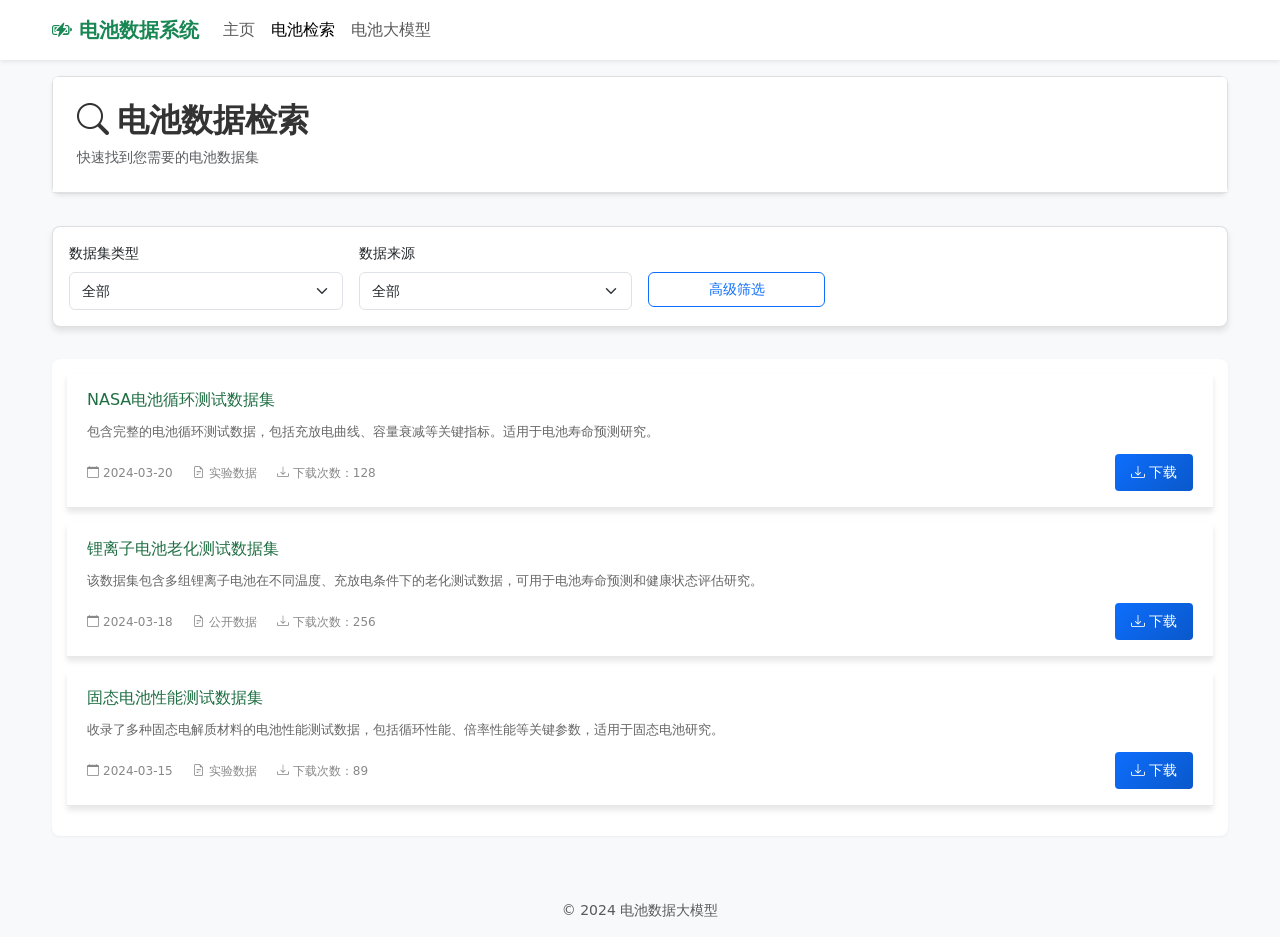
==== search.html @ b0bf1c28 "Initial commit: 电池数据库网站" ====
<!DOCTYPE html>
<html lang="zh">
<head>
    <meta charset="UTF-8">
    <meta name="viewport" content="width=device-width, initial-scale=1.0">
    <title>电池数据检索</title>
    <link href="https://cdn.jsdelivr.net/npm/bootstrap@5.3.0/dist/css/bootstrap.min.css" rel="stylesheet">
    <link href="https://cdn.jsdelivr.net/npm/bootstrap-icons@1.7.2/font/bootstrap-icons.css" rel="stylesheet">
    <link href="https://cdnjs.cloudflare.com/ajax/libs/font-awesome/6.0.0-beta3/css/all.min.css" rel="stylesheet">
    <link href="styles.css" rel="stylesheet">
    <link href="chat-dialog.css" rel="stylesheet">
</head>
<body>
    <!-- 修改导航栏部分 -->
    <nav class="navbar navbar-expand-lg navbar-light bg-white fixed-top">
        <div class="container">
            <a class="navbar-brand text-success" href="#"><i class="bi bi-battery-charging"></i> 电池数据系统</a>
            <button class="navbar-toggler" type="button" data-bs-toggle="collapse" data-bs-target="#navbarNav">
                <span class="navbar-toggler-icon"></span>
            </button>
            <div class="collapse navbar-collapse" id="navbarNav">
                <ul class="navbar-nav me-auto">
                    <li class="nav-item">
                        <a class="nav-link" href="index.html">主页</a>
                    </li>
                    <li class="nav-item">
                        <a class="nav-link active" href="search.html">电池检索</a>
                    </li>
                    <li class="nav-item">
                        <a class="nav-link" href="model.html">电池大模型</a>
                    </li>
                </ul>
            </div>
        </div>
    </nav>

    <!-- 添加一个占位div，防止固定导航栏遮挡内容 -->
    <div style="height: 60px;"></div>

    <!-- 主要内容区域 -->
    <div class="container mt-3">
        <div class="card shadow-sm">
            <div class="card-header bg-white border-bottom">
                <div class="d-flex justify-content-between align-items-center">
                    <h2 class="mb-0 d-flex align-items-center">
                        <i class="bi bi-search me-2"></i>
                        电池数据检索
                    </h2>
                </div>
                <p class="text-muted mb-0 mt-2">快速找到您需要的电池数据集</p>
            </div>
        </div>

        <!-- 筛选条件 -->
        <div class="filter-section mb-4">
            <div class="card">
                <div class="card-body">
                    <div class="row g-3">
                        <div class="col-md-3">
                            <label class="form-label">数据集类型</label>
                            <select class="form-select">
                                <option value="">全部</option>
                                <option value="public">公开数据集</option>
                                <option value="experimental">实验数据集</option>
                            </select>
                        </div>
                        <div class="col-md-3">
                            <label class="form-label">数据来源</label>
                            <select class="form-select">
                                <option value="">全部</option>
                                <option value="nasa">NASA</option>
                                <option value="lab">实验室</option>
                            </select>
                        </div>
                        <div class="col-md-2">
                            <label class="form-label">&nbsp;</label>
                            <button class="btn btn-outline-primary w-100" type="button" data-bs-toggle="collapse" data-bs-target="#advancedFilters">
                                高级筛选
                            </button>
                        </div>
                    </div>

                    <!-- 高级筛选选项 -->
                    <div class="collapse mt-3" id="advancedFilters">
                        <div class="row g-3">
                            <!-- 正极材料 -->
                            <div class="col-md-4">
                                <label class="form-label">正极材料</label>
                                <select class="form-select">
                                    <option value="">请选择</option>
                                    <option value="LCO">LCO</option>
                                    <option value="LFP">LFP</option>
                                    <option value="NCA">NCA</option>
                                    <option value="NMC">NMC</option>
                                    <option value="NMC-LCO">NMC-LCO</option>
                                </select>
                            </div>
                            <!-- 负极材料 -->
                            <div class="col-md-4">
                                <label class="form-label">负极材料</label>
                                <select class="form-select">
                                    <option value="">请选择</option>
                                    <option value="SiO2">SiO2</option>
                                    <option value="Graphite">Graphite</option>
                                </select>
                            </div>
                            <!-- 测试温度 -->
                            <div class="col-md-4">
                                <label class="form-label">测试温度 (°C)</label>
                                <select class="form-select">
                                    <option value="">请选择</option>
                                    <option value="0">0</option>
                                    <option value="5">5</option>
                                    <option value="10">10</option>
                                    <option value="15">15</option>
                                    <option value="20">20</option>
                                    <option value="25">25</option>
                                    <option value="30">30</option>
                                    <option value="35">35</option>
                                    <option value="40">40</option>
                                </select>
                            </div>
                            <!-- 充电协议 -->
                            <div class="col-md-4">
                                <label class="form-label">充电协议</label>
                                <select class="form-select">
                                    <option value="">请选择</option>
                                    <option value="CC_CV">CC-CV</option>
                                    <option value="CC">CC</option>
                                    <option value="CV">CV</option>
                                    <option value="CP">CP</option>
                                </select>
                            </div>
                            <!-- 放电协议 -->
                            <div class="col-md-4">
                                <label class="form-label">放电协议</label>
                                <select class="form-select">
                                    <option value="">请选择</option>
                                    <option value="CC_CV">CC-CV</option>
                                    <option value="CC">CC</option>
                                    <option value="CV">CV</option>
                                    <option value="CP">CP</option>
                                </select>
                            </div>
                            <!-- SOC最大值 -->
                            <div class="col-md-4">
                                <label class="form-label">最大荷电状态 (SOC_max)</label>
                                <select class="form-select">
                                    <option value="">请选择</option>
                                    <option value="60">60%</option>
                                    <option value="80">80%</option>
                                    <option value="100">100%</option>
                                </select>
                            </div>
                            <!-- SOC最小值 -->
                            <div class="col-md-4">
                                <label class="form-label">最小荷电状态 (SOC_min)</label>
                                <select class="form-select">
                                    <option value="">请选择</option>
                                    <option value="0">0%</option>
                                    <option value="20">20%</option>
                                    <option value="40">40%</option>
                                </select>
                            </div>
                            <!-- 电池形状尺寸 -->
                            <div class="col-md-4">
                                <label class="form-label">电池形状尺寸</label>
                                <select class="form-select">
                                    <option value="">请选择</option>
                                    <option value="18650">18650型电池</option>
                                    <option value="21700">21700型电池</option>
                                    <option value="soft_pack">方形软包电池</option>
                                    <option value="hard_shell">方形硬壳电池</option>
                                    <option value="button">纽扣电池</option>
                                    <option value="plate">平板电池</option>
                                    <option value="solid_state">固态电池</option>
                                </select>
                            </div>
                        </div>
                    </div>
                </div>
            </div>
        </div>

        <!-- 搜索结果 -->
        <div class="search-results">
            <div class="row">
                <!-- 搜索结果卡片 -->
                <div class="col-12">
                    <div class="card result-card">
                        <div class="card-body">
                            <h5 class="card-title">NASA电池循环测试数据集</h5>
                            <p class="card-text">包含完整的电池循环测试数据，包括充放电曲线、容量衰减等关键指标。适用于电池寿命预测研究。</p>
                            <div class="d-flex justify-content-between align-items-center">
                                <div class="result-metadata">
                                    <span><i class="bi bi-calendar"></i> 2024-03-20</span>
                                    <span><i class="bi bi-file-earmark-text"></i> 实验数据</span>
                                    <span><i class="bi bi-download"></i> 下载次数：128</span>
                                </div>
                                <button class="btn btn-primary btn-sm">
                                    <i class="bi bi-download"></i> 下载
                                </button>
                            </div>
                        </div>
                    </div>
                    
                    <!-- 第二个结果示例 -->
                    <div class="card result-card">
                        <div class="card-body">
                            <h5 class="card-title">锂离子电池老化测试数据集</h5>
                            <p class="card-text">该数据集包含多组锂离子电池在不同温度、充放电条件下的老化测试数据，可用于电池寿命预测和健康状态评估研究。</p>
                            <div class="d-flex justify-content-between align-items-center">
                                <div class="result-metadata">
                                    <span><i class="bi bi-calendar"></i> 2024-03-18</span>
                                    <span><i class="bi bi-file-earmark-text"></i> 公开数据</span>
                                    <span><i class="bi bi-download"></i> 下载次数：256</span>
                                </div>
                                <button class="btn btn-primary btn-sm">
                                    <i class="bi bi-download"></i> 下载
                                </button>
                            </div>
                        </div>
                    </div>
                    
                    <!-- 第三个结果示例 -->
                    <div class="card result-card">
                        <div class="card-body">
                            <h5 class="card-title">固态电池性能测试数据集</h5>
                            <p class="card-text">收录了多种固态电解质材料的电池性能测试数据，包括循环性能、倍率性能等关键参数，适用于固态电池研究。</p>
                            <div class="d-flex justify-content-between align-items-center">
                                <div class="result-metadata">
                                    <span><i class="bi bi-calendar"></i> 2024-03-15</span>
                                    <span><i class="bi bi-file-earmark-text"></i> 实验数据</span>
                                    <span><i class="bi bi-download"></i> 下载次数：89</span>
                                </div>
                                <button class="btn btn-primary btn-sm">
                                    <i class="bi bi-download"></i> 下载
                                </button>
                            </div>
                        </div>
                    </div>
                </div>
            </div>
        </div>
    </div>

 <!-- 页脚 -->
 <footer class="footer mt-5 py-3 bg-light">
    <div class="container text-center">
        <span class="text-muted">© 2024 电池数据大模型</span>
    </div>
</footer>

<script src="https://cdn.jsdelivr.net/npm/bootstrap@5.3.0/dist/js/bootstrap.bundle.min.js"></script>
</body>
</html>
---- styles.css ----
/* 基础样式 */
body {
    min-height: 100vh;
    display: flex;
    flex-direction: column;
    background-color: #f8f9fa;
}

/* 导航栏样式 */
.navbar {
    box-shadow: 0 2px 4px rgba(0,0,0,0.1);
}

.navbar-brand {
    font-weight: 700;
    font-size: 1.4rem;
}

/* 开始页面功能展示区域 */
.hero-section {
    background: linear-gradient(135deg, #1ced7d 0%, rgb(2, 109, 29) 100%);
    padding: 6rem 0;
    margin-bottom: 0;
}

.hero-content {
    padding: 2rem 0;
    padding-left: 3rem;
}

.hero-content h1 {
    font-size: 3.5rem;
    font-weight: 800;
    margin-bottom: 2rem;
    text-shadow: 2px 2px 4px rgba(0,0,0,0.2);
}

.rounded-custom {
    border-radius: 2rem;
    box-shadow: 0 15px 30px rgba(0,0,0,0.2);
    transition: transform 0.3s ease;
}

.rounded-custom:hover {
    transform: translateY(-10px);
}

/* 优点介绍展示 */
.features-section {
    background: linear-gradient(to bottom, #1a1a1a, #2d2d2d);
    padding: 3rem 0;
}

.feature-item {
    padding: 1.5rem;
    transition: transform 0.3s ease;
}

.feature-item:hover {
    transform: translateY(-5px);
}

.feature-content h3 {
    color: #fff;
    margin-bottom: 0.5rem;
}

/* 数据表样式 */
.card {
    border: none;
    box-shadow: 0 4px 6px rgba(0,0,0,0.1);
    margin-bottom: 2rem;
    border-radius: 1rem;
}

.card-header {
    background-color: #fff;
    border-bottom: 1px solid rgba(0,0,0,0.1);
    padding: 1.5rem;
}

.card-header h2 {
    margin: 0;
    color: #333;
    font-weight: 600;
}

.battery-img {
    width: 80px;
    height: 80px;
    object-fit: cover;
    border-radius: 0.5rem;
    box-shadow: 0 2px 4px rgba(0,0,0,0.1);
    transition: transform 0.2s ease;
}

.battery-img:hover {
    transform: scale(1.1);
}

.table {
    margin-bottom: 0;
}

.table th {
    background-color: #f8f9fa;
    font-weight: 600;
    color: #333;
    border-bottom: 2px solid #dee2e6;
}

.table td {
    vertical-align: middle;
    color: #555;
}

.table-hover tbody tr:hover {
    background-color: rgba(13, 110, 253, 0.05);
}

/* 按钮样式 */
.btn-primary {
    background: linear-gradient(135deg, #0d6efd 0%, #0a58ca 100%);
    border: none;
    padding: 0.5rem 1rem;
    font-weight: 500;
    transition: all 0.3s ease;
}

.btn-primary:hover {
    transform: translateY(-2px);
    box-shadow: 0 4px 8px rgba(13, 110, 253, 0.2);
}

/* 页脚样式 */
.footer {
    background-color: #1a1a1a;
    color: #fff;
    padding: 2rem 0;
    margin-top: auto;
}

/* 修改统计数字样式 */
.stat-item .h3 {
    font-size: 3.5rem !important;
    font-weight: 800 !important;
    color: #ffd700 !important;
}

/* 修改按钮样式 */
.cta-section .btn-light {
    font-size: 1.3rem;
    font-weight: 700;
    padding: 1rem 2rem;
    border-radius: 0.5rem;
    transition: all 0.3s ease;
    box-shadow: 0 4px 6px rgba(0,0,0,0.1);
}

.cta-section .btn-light:hover {
    transform: translateY(-3px);
    box-shadow: 0 6px 12px rgba(0,0,0,0.15);
}

/* 响应式调整 */
@media (max-width: 768px) {
    .hero-content {
        padding-left: 1rem;
        padding-top: 2rem;
    }
    
    .stat-item .h3 {
        font-size: 2.8rem !important;
    }
    
    .cta-section .btn-light {
        font-size: 1.1rem;
        padding: 0.8rem 1.6rem;
    }
}

/* AI助手模态窗口样式 */
.modal-content {
    border: none;
    border-radius: 1rem;
    box-shadow: 0 10px 30px rgba(0,0,0,0.1);
}

.bg-gradient-primary {
    background: linear-gradient(135deg, #28a745 0%, #20c997 100%);
}

.chat-container {
    max-height: 300px;
    overflow-y: auto;
}

.ai-message .message-content {
    background-color: #f8f9fa;
    border-radius: 1rem;
    max-width: 80%;
}

.quick-actions .btn-outline-primary {
    border-radius: 20px;
}

.modal-header .btn-close {
    opacity: 0.8;
}

.modal-header .btn-close:hover {
    opacity: 1;
}

.ai-avatar {
    width: 40px;
    height: 40px;
    display: flex;
    align-items: center;
    justify-content: center;
    background-color: rgba(40, 167, 69, 0.1);
    border-radius: 50%;
}

/* 添加对话框相关样式 */
.chat-modal {
    display: none;
    position: fixed;
    bottom: 20px;
    right: 20px;
    width: 400px;
    height: 600px;
    background: white;
    border-radius: 12px;
    box-shadow: 0 5px 30px rgba(0, 0, 0, 0.15);
    z-index: 1000;
}

.chat-container {
    display: flex;
    flex-direction: column;
    height: 100%;
}

.chat-header {
    padding: 16px;
    border-bottom: 1px solid #eee;
    display: flex;
    justify-content: space-between;
    align-items: center;
    background: #f8f9fa;
    border-radius: 12px 12px 0 0;
}

.chat-messages {
    flex: 1;
    overflow-y: auto;
    padding: 20px;
}

.message {
    margin-bottom: 16px;
    display: flex;
    flex-direction: column;
}

.message.user {
    align-items: flex-end;
}

.message.assistant {
    align-items: flex-start;
}

.message-content {
    max-width: 80%;
    padding: 12px 16px;
    border-radius: 12px;
    background: #f0f2f5;
}

.message.user .message-content {
    background: #007bff;
    color: white;
}

.chat-input {
    padding: 16px;
    border-top: 1px solid #eee;
    display: flex;
    gap: 10px;
}

.chat-input textarea {
    resize: none;
    border-radius: 20px;
    padding: 8px 16px;
}

.send-button {
    border-radius: 50%;
    width: 40px;
    height: 40px;
    padding: 0;
    display: flex;
    align-items: center;
    justify-content: center;
}

.download-progress {
    position: fixed;
    top: 50%;
    left: 50%;
    transform: translate(-50%, -50%);
    background: white;
    padding: 20px;
    border-radius: 8px;
    box-shadow: 0 2px 10px rgba(0,0,0,0.1);
    z-index: 1000;
    min-width: 300px;
}

.download-progress .progress {
    margin: 15px 0;
    height: 20px;
}

.download-progress .progress-text {
    text-align: center;
    margin: 5px 0 0;
    font-weight: bold;
}

.toast {
    position: fixed;
    top: 20px;
    right: 20px;
    z-index: 1100;
}
---- chat-dialog.css ----
body {
    font-size: 14px;
    line-height: 1.5;
    min-height: 100vh;
    display: flex;
    flex-direction: column;
}

.container {
    max-width: 1200px;
    margin: 0 auto;
}

/* 导航栏样式统一 */
.navbar {
    box-shadow: 0 2px 4px rgba(0,0,0,.08);
    height: 60px;
}

.navbar-brand {
    font-size: 1.25rem;
}

.nav-link {
    font-size: 1rem;
}

/* 内容区域样式 */
.card {
    border-radius: 8px;
    border: 1px solid rgba(0,0,0,.125);
}

.card-header {
    background-color: #fff;
    border-bottom: 1px solid rgba(0,0,0,.125);
}

/* 表单元素样式统一 */
.form-select, .form-control {
    font-size: 14px;
    height: 38px;
}

.btn {
    font-size: 14px;
}

/* 页脚样式 */
.footer {
    margin-top: auto;
    background-color: #f8f9fa;
    padding: 1rem 0;
}

/* 搜索结果卡片样式更新 */
.result-card {
    transition: all 0.2s;
    border: none;
    border-bottom: 1px solid #e8e8e8;
    border-radius: 0;
    margin-bottom: 15px;
    background-color: transparent;
}

.result-card:hover {
    transform: none;
    background-color: #f8fff8;
    box-shadow: none;
}

.result-card .card-body {
    padding: 16px 20px;
}

.card-title {
    color: #1e6e42;
    font-size: 16px;
    font-weight: 500;
    margin-bottom: 12px;
    cursor: pointer;
}

.card-title:hover {
    color: #2d8653;
    text-decoration: underline;
}

.card-text {
    color: #666;
    font-size: 13px;
    line-height: 1.6;
    margin-bottom: 12px;
}

/* 搜索结果元数据样式 */
.result-metadata {
    display: flex;
    align-items: center;
    gap: 20px;
    color: #888;
    font-size: 12px;
}

.result-metadata span {
    display: flex;
    align-items: center;
    gap: 4px;
}

/* 修改搜索结果容器样式 */
.search-results {
    background-color: #fff;
    border-radius: 8px;
    box-shadow: 0 1px 3px rgba(0,0,0,0.05);
    padding: 15px;
    margin-top: 20px;
}

.chat-dialog {
    display: none;
    position: fixed;
    bottom: 20px;
    right: 20px;
    width: 350px;
    height: 500px;
    background: #fff;
    border-radius: 12px;
    box-shadow: 0 5px 20px rgba(0,0,0,0.15);
    z-index: 1000;
    overflow: hidden;
}

.chat-dialog.show {
    display: block;
}

.chat-dialog-content {
    display: flex;
    flex-direction: column;
    height: 100%;
}

.chat-header {
    padding: 15px;
    background: #f8f9fa;
    border-bottom: 1px solid #eee;
    display: flex;
    justify-content: space-between;
    align-items: center;
}

.chat-header h5 {
    margin: 0;
    font-size: 1.1rem;
    color: #333;
}

.close-btn {
    background: none;
    border: none;
    color: #666;
    cursor: pointer;
    padding: 5px;
}

.close-btn:hover {
    color: #333;
}

.chat-messages {
    flex: 1;
    overflow-y: auto;
    padding: 15px;
    background: #f5f5f5;
}

.message {
    max-width: 80%;
    margin-bottom: 15px;
    padding: 10px 15px;
    border-radius: 15px;
    word-wrap: break-word;
    display: flex;
    align-items: flex-start;
    gap: 10px;
}

.message-avatar {
    width: 36px;
    height: 36px;
    border-radius: 50%;
    flex-shrink: 0;
}

.message-content {
    padding: 10px 15px;
    border-radius: 15px;
    max-width: calc(100% - 46px);
}

.user-message {
    flex-direction: row-reverse;
    margin-left: auto;
}

.user-message .message-content {
    background: #007bff;
    color: white;
    border-bottom-right-radius: 5px;
}

.bot-message {
    flex-direction: row;
    margin-right: auto;
}

.bot-message .message-content {
    background: white;
    color: #333;
    border-bottom-left-radius: 5px;
    box-shadow: 0 1px 2px rgba(0,0,0,0.1);
}

.chat-input-area {
    padding: 15px;
    background: #fff;
    border-top: 1px solid #eee;
    display: flex;
    gap: 10px;
}

#userInput {
    flex: 1;
    border: 1px solid #ddd;
    border-radius: 20px;
    padding: 8px 15px;
    resize: none;
    max-height: 100px;
    overflow-y: auto;
}

.send-btn {
    background: #007bff;
    color: white;
    border: none;
    border-radius: 50%;
    width: 40px;
    height: 40px;
    display: flex;
    align-items: center;
    justify-content: center;
    cursor: pointer;
    transition: background-color 0.2s;
}

.send-btn:hover {
    background: #0056b3;
}

/* 移动端适配 */
@media (max-width: 768px) {
    .chat-dialog {
        width: 100%;
        height: 100%;
        bottom: 0;
        right: 0;
        border-radius: 0;
    }

    .chat-dialog-content {
        height: 100vh;
    }

    .chat-header {
        padding: 15px;
        position: sticky;
        top: 0;
        background: #f8f9fa;
        z-index: 2;
    }

    .chat-messages {
        flex: 1;
        padding: 15px;
    }

    .chat-input-area {
        position: sticky;
        bottom: 0;
        background: #fff;
        padding: 10px 15px;
        padding-bottom: calc(10px + env(safe-area-inset-bottom));
    }

    .message {
        max-width: 85%;
    }

    #userInput {
        font-size: 16px; /* 防止iOS自动缩放 */
    }

    .message-avatar {
        width: 32px;
        height: 32px;
    }
    
    .message-content {
        max-width: calc(100% - 42px);
    }
}

/* 添加平滑过渡效果 */
.chat-dialog {
    transition: all 0.3s ease-in-out;
}

/* 适配iPhone底部安全区域 */
@supports (padding-bottom: env(safe-area-inset-bottom)) {
    .chat-input-area {
        padding-bottom: calc(15px + env(safe-area-inset-bottom));
    }
}

/* 添加滚动条样式 */
.chat-messages::-webkit-scrollbar {
    width: 6px;
}

.chat-messages::-webkit-scrollbar-track {
    background: #f1f1f1;
}

.chat-messages::-webkit-scrollbar-thumb {
    background: #888;
    border-radius: 3px;
}

.chat-messages::-webkit-scrollbar-thumb:hover {
    background: #555;
}
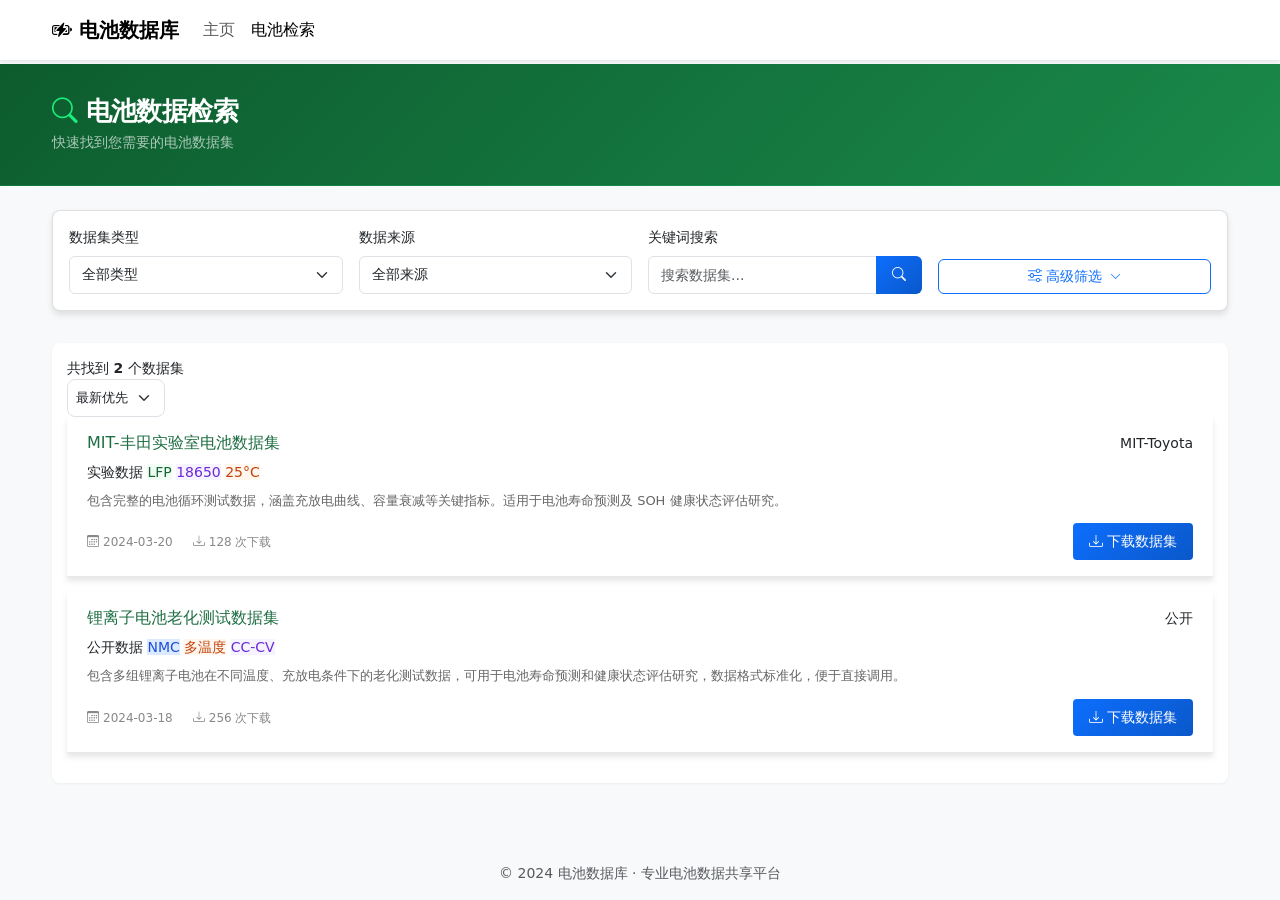
==== commit 3eb812b9: "Update search.html" ====
--- a/search.html
+++ b/search.html
@@ -3,7 +3,7 @@
 <head>
     <meta charset="UTF-8">
     <meta name="viewport" content="width=device-width, initial-scale=1.0">
-    <title>电池数据检索</title>
+    <title>电池数据检索 · 电池数据库</title>
     <link href="https://cdn.jsdelivr.net/npm/bootstrap@5.3.0/dist/css/bootstrap.min.css" rel="stylesheet">
     <link href="https://cdn.jsdelivr.net/npm/bootstrap-icons@1.7.2/font/bootstrap-icons.css" rel="stylesheet">
     <link href="https://cdnjs.cloudflare.com/ajax/libs/font-awesome/6.0.0-beta3/css/all.min.css" rel="stylesheet">
@@ -11,10 +11,13 @@
     <link href="chat-dialog.css" rel="stylesheet">
 </head>
 <body>
-    <!-- 修改导航栏部分 -->
+
+    <!-- 导航栏 -->
     <nav class="navbar navbar-expand-lg navbar-light bg-white fixed-top">
         <div class="container">
-            <a class="navbar-brand text-success" href="#"><i class="bi bi-battery-charging"></i> 电池数据系统</a>
+            <a class="navbar-brand" href="index.html">
+                <i class="bi bi-battery-charging"></i> 电池数据库
+            </a>
             <button class="navbar-toggler" type="button" data-bs-toggle="collapse" data-bs-target="#navbarNav">
                 <span class="navbar-toggler-icon"></span>
             </button>
@@ -26,65 +29,76 @@
                     <li class="nav-item">
                         <a class="nav-link active" href="search.html">电池检索</a>
                     </li>
-                    <li class="nav-item">
-                        <a class="nav-link" href="model.html">电池大模型</a>
-                    </li>
                 </ul>
             </div>
         </div>
     </nav>
 
-    <!-- 添加一个占位div，防止固定导航栏遮挡内容 -->
-    <div style="height: 60px;"></div>
-
-    <!-- 主要内容区域 -->
-    <div class="container mt-3">
-        <div class="card shadow-sm">
-            <div class="card-header bg-white border-bottom">
-                <div class="d-flex justify-content-between align-items-center">
-                    <h2 class="mb-0 d-flex align-items-center">
-                        <i class="bi bi-search me-2"></i>
-                        电池数据检索
-                    </h2>
-                </div>
-                <p class="text-muted mb-0 mt-2">快速找到您需要的电池数据集</p>
-            </div>
-        </div>
+    <!-- 导航栏占位 -->
+    <div style="height: 64px;"></div>
+
+    <!-- 页面标题 -->
+    <div style="background: linear-gradient(135deg, #0d5c2e 0%, #1a8a4a 100%); padding: 2rem 0; border-bottom: 1px solid rgba(28,237,125,0.2);">
+        <div class="container">
+            <h1 style="color:#fff; font-size:1.6rem; font-weight:800; letter-spacing:-0.02em; margin:0 0 0.3rem;">
+                <i class="bi bi-search me-2" style="color: #1ced7d;"></i>电池数据检索
+            </h1>
+            <p style="color:rgba(255,255,255,0.65); margin:0; font-size:0.875rem;">快速找到您需要的电池数据集</p>
+        </div>
+    </div>
+
+    <!-- 主内容区 -->
+    <div class="container mt-4 mb-5">
 
         <!-- 筛选条件 -->
         <div class="filter-section mb-4">
             <div class="card">
                 <div class="card-body">
-                    <div class="row g-3">
+                    <!-- 基础筛选 -->
+                    <div class="row g-3 align-items-end">
                         <div class="col-md-3">
                             <label class="form-label">数据集类型</label>
-                            <select class="form-select">
-                                <option value="">全部</option>
+                            <select class="form-select" id="filterType">
+                                <option value="">全部类型</option>
                                 <option value="public">公开数据集</option>
                                 <option value="experimental">实验数据集</option>
                             </select>
                         </div>
                         <div class="col-md-3">
                             <label class="form-label">数据来源</label>
-                            <select class="form-select">
-                                <option value="">全部</option>
+                            <select class="form-select" id="filterSource">
+                                <option value="">全部来源</option>
                                 <option value="nasa">NASA</option>
                                 <option value="lab">实验室</option>
                             </select>
                         </div>
-                        <div class="col-md-2">
+                        <div class="col-md-3">
+                            <label class="form-label">关键词搜索</label>
+                            <div class="input-group">
+                                <input type="text" class="form-control" placeholder="搜索数据集..." id="searchKeyword">
+                                <button class="btn btn-primary px-3" type="button">
+                                    <i class="bi bi-search"></i>
+                                </button>
+                            </div>
+                        </div>
+                        <div class="col-md-3">
                             <label class="form-label">&nbsp;</label>
-                            <button class="btn btn-outline-primary w-100" type="button" data-bs-toggle="collapse" data-bs-target="#advancedFilters">
-                                高级筛选
+                            <button class="btn btn-outline-primary w-100" type="button"
+                                    data-bs-toggle="collapse" data-bs-target="#advancedFilters">
+                                <i class="bi bi-sliders me-1"></i>高级筛选
+                                <i class="bi bi-chevron-down ms-1" style="font-size:0.7rem;"></i>
                             </button>
                         </div>
                     </div>
 
-                    <!-- 高级筛选选项 -->
-                    <div class="collapse mt-3" id="advancedFilters">
+                    <!-- 高级筛选（可折叠） -->
+                    <div class="collapse" id="advancedFilters">
+                        <hr style="border-color:#e2e8f0; margin: 1.25rem 0 1rem;">
+                        <p style="font-size:0.75rem; font-weight:700; color:#8a9ab0; letter-spacing:0.06em; text-transform:uppercase; margin-bottom:0.85rem;">
+                            高级筛选条件
+                        </p>
                         <div class="row g-3">
-                            <!-- 正极材料 -->
-                            <div class="col-md-4">
+                            <div class="col-md-4 col-sm-6">
                                 <label class="form-label">正极材料</label>
                                 <select class="form-select">
                                     <option value="">请选择</option>
@@ -95,33 +109,30 @@
                                     <option value="NMC-LCO">NMC-LCO</option>
                                 </select>
                             </div>
-                            <!-- 负极材料 -->
-                            <div class="col-md-4">
+                            <div class="col-md-4 col-sm-6">
                                 <label class="form-label">负极材料</label>
                                 <select class="form-select">
                                     <option value="">请选择</option>
-                                    <option value="SiO2">SiO2</option>
-                                    <option value="Graphite">Graphite</option>
-                                </select>
-                            </div>
-                            <!-- 测试温度 -->
-                            <div class="col-md-4">
+                                    <option value="SiO2">SiO₂</option>
+                                    <option value="Graphite">Graphite（石墨）</option>
+                                </select>
+                            </div>
+                            <div class="col-md-4 col-sm-6">
                                 <label class="form-label">测试温度 (°C)</label>
                                 <select class="form-select">
                                     <option value="">请选择</option>
-                                    <option value="0">0</option>
-                                    <option value="5">5</option>
-                                    <option value="10">10</option>
-                                    <option value="15">15</option>
-                                    <option value="20">20</option>
-                                    <option value="25">25</option>
-                                    <option value="30">30</option>
-                                    <option value="35">35</option>
-                                    <option value="40">40</option>
-                                </select>
-                            </div>
-                            <!-- 充电协议 -->
-                            <div class="col-md-4">
+                                    <option value="0">0 °C</option>
+                                    <option value="5">5 °C</option>
+                                    <option value="10">10 °C</option>
+                                    <option value="15">15 °C</option>
+                                    <option value="20">20 °C</option>
+                                    <option value="25">25 °C</option>
+                                    <option value="30">30 °C</option>
+                                    <option value="35">35 °C</option>
+                                    <option value="40">40 °C</option>
+                                </select>
+                            </div>
+                            <div class="col-md-4 col-sm-6">
                                 <label class="form-label">充电协议</label>
                                 <select class="form-select">
                                     <option value="">请选择</option>
@@ -131,8 +142,7 @@
                                     <option value="CP">CP</option>
                                 </select>
                             </div>
-                            <!-- 放电协议 -->
-                            <div class="col-md-4">
+                            <div class="col-md-4 col-sm-6">
                                 <label class="form-label">放电协议</label>
                                 <select class="form-select">
                                     <option value="">请选择</option>
@@ -142,8 +152,20 @@
                                     <option value="CP">CP</option>
                                 </select>
                             </div>
-                            <!-- SOC最大值 -->
-                            <div class="col-md-4">
+                            <div class="col-md-4 col-sm-6">
+                                <label class="form-label">电池形状尺寸</label>
+                                <select class="form-select">
+                                    <option value="">请选择</option>
+                                    <option value="18650">18650 型</option>
+                                    <option value="21700">21700 型</option>
+                                    <option value="soft_pack">方形软包</option>
+                                    <option value="hard_shell">方形硬壳</option>
+                                    <option value="button">纽扣电池</option>
+                                    <option value="plate">平板电池</option>
+                                    <option value="solid_state">固态电池</option>
+                                </select>
+                            </div>
+                            <div class="col-md-4 col-sm-6">
                                 <label class="form-label">最大荷电状态 (SOC_max)</label>
                                 <select class="form-select">
                                     <option value="">请选择</option>
@@ -152,8 +174,7 @@
                                     <option value="100">100%</option>
                                 </select>
                             </div>
-                            <!-- SOC最小值 -->
-                            <div class="col-md-4">
+                            <div class="col-md-4 col-sm-6">
                                 <label class="form-label">最小荷电状态 (SOC_min)</label>
                                 <select class="form-select">
                                     <option value="">请选择</option>
@@ -162,20 +183,6 @@
                                     <option value="40">40%</option>
                                 </select>
                             </div>
-                            <!-- 电池形状尺寸 -->
-                            <div class="col-md-4">
-                                <label class="form-label">电池形状尺寸</label>
-                                <select class="form-select">
-                                    <option value="">请选择</option>
-                                    <option value="18650">18650型电池</option>
-                                    <option value="21700">21700型电池</option>
-                                    <option value="soft_pack">方形软包电池</option>
-                                    <option value="hard_shell">方形硬壳电池</option>
-                                    <option value="button">纽扣电池</option>
-                                    <option value="plate">平板电池</option>
-                                    <option value="solid_state">固态电池</option>
-                                </select>
-                            </div>
                         </div>
                     </div>
                 </div>
@@ -184,73 +191,82 @@
 
         <!-- 搜索结果 -->
         <div class="search-results">
-            <div class="row">
-                <!-- 搜索结果卡片 -->
-                <div class="col-12">
-                    <div class="card result-card">
-                        <div class="card-body">
-                            <h5 class="card-title">NASA电池循环测试数据集</h5>
-                            <p class="card-text">包含完整的电池循环测试数据，包括充放电曲线、容量衰减等关键指标。适用于电池寿命预测研究。</p>
-                            <div class="d-flex justify-content-between align-items-center">
-                                <div class="result-metadata">
-                                    <span><i class="bi bi-calendar"></i> 2024-03-20</span>
-                                    <span><i class="bi bi-file-earmark-text"></i> 实验数据</span>
-                                    <span><i class="bi bi-download"></i> 下载次数：128</span>
-                                </div>
-                                <button class="btn btn-primary btn-sm">
-                                    <i class="bi bi-download"></i> 下载
-                                </button>
-                            </div>
-                        </div>
-                    </div>
-                    
-                    <!-- 第二个结果示例 -->
-                    <div class="card result-card">
-                        <div class="card-body">
-                            <h5 class="card-title">锂离子电池老化测试数据集</h5>
-                            <p class="card-text">该数据集包含多组锂离子电池在不同温度、充放电条件下的老化测试数据，可用于电池寿命预测和健康状态评估研究。</p>
-                            <div class="d-flex justify-content-between align-items-center">
-                                <div class="result-metadata">
-                                    <span><i class="bi bi-calendar"></i> 2024-03-18</span>
-                                    <span><i class="bi bi-file-earmark-text"></i> 公开数据</span>
-                                    <span><i class="bi bi-download"></i> 下载次数：256</span>
-                                </div>
-                                <button class="btn btn-primary btn-sm">
-                                    <i class="bi bi-download"></i> 下载
-                                </button>
-                            </div>
-                        </div>
-                    </div>
-                    
-                    <!-- 第三个结果示例 -->
-                    <div class="card result-card">
-                        <div class="card-body">
-                            <h5 class="card-title">固态电池性能测试数据集</h5>
-                            <p class="card-text">收录了多种固态电解质材料的电池性能测试数据，包括循环性能、倍率性能等关键参数，适用于固态电池研究。</p>
-                            <div class="d-flex justify-content-between align-items-center">
-                                <div class="result-metadata">
-                                    <span><i class="bi bi-calendar"></i> 2024-03-15</span>
-                                    <span><i class="bi bi-file-earmark-text"></i> 实验数据</span>
-                                    <span><i class="bi bi-download"></i> 下载次数：89</span>
-                                </div>
-                                <button class="btn btn-primary btn-sm">
-                                    <i class="bi bi-download"></i> 下载
-                                </button>
-                            </div>
-                        </div>
+            <!-- 结果计数 -->
+            <div class="results-header">
+                <span class="results-count">共找到 <strong>2</strong> 个数据集</span>
+                <select class="form-select form-select-sm" style="width:auto; font-size:0.8rem; border-radius:0.5rem;">
+                    <option>最新优先</option>
+                    <option>下载最多</option>
+                    <option>名称排序</option>
+                </select>
+            </div>
+
+            <!-- 结果卡片 1 -->
+            <div class="result-card card">
+                <div class="card-body">
+                    <div class="d-flex justify-content-between align-items-start mb-2">
+                        <h5 class="card-title mb-0">MIT-丰田实验室电池数据集</h5>
+                        <span class="result-tag result-tag-nasa ms-2" style="white-space:nowrap;">MIT-Toyota</span>
+                    </div>
+                    <div class="mb-2">
+                        <span class="result-tag result-tag-experiment">实验数据</span>
+                        <span class="result-tag result-tag-public" style="background:#f0fdf4; color:#166534;">LFP</span>
+                        <span class="result-tag" style="background:#f5f3ff; color:#6d28d9;">18650</span>
+                        <span class="result-tag" style="background:#fff7ed; color:#c2410c;">25°C</span>
+                    </div>
+                    <p class="card-text">
+                        包含完整的电池循环测试数据，涵盖充放电曲线、容量衰减等关键指标。适用于电池寿命预测及 SOH 健康状态评估研究。
+                    </p>
+                    <div class="d-flex justify-content-between align-items-center flex-wrap gap-2">
+                        <div class="result-metadata">
+                            <span><i class="bi bi-calendar3"></i> 2024-03-20</span>
+                            <span><i class="bi bi-download"></i> 128 次下载</span>
+                        </div>
+                        <a href="https://zenodo.org/records/3633835" target="_blank" class="btn btn-primary btn-sm">
+                            <i class="bi bi-download me-1"></i>下载数据集
+                        </a>
                     </div>
                 </div>
             </div>
-        </div>
-    </div>
-
- <!-- 页脚 -->
- <footer class="footer mt-5 py-3 bg-light">
-    <div class="container text-center">
-        <span class="text-muted">© 2024 电池数据大模型</span>
-    </div>
-</footer>
-
-<script src="https://cdn.jsdelivr.net/npm/bootstrap@5.3.0/dist/js/bootstrap.bundle.min.js"></script>
+
+            <!-- 结果卡片 2 -->
+            <div class="result-card card">
+                <div class="card-body">
+                    <div class="d-flex justify-content-between align-items-start mb-2">
+                        <h5 class="card-title mb-0">锂离子电池老化测试数据集</h5>
+                        <span class="result-tag result-tag-public ms-2" style="white-space:nowrap;">公开</span>
+                    </div>
+                    <div class="mb-2">
+                        <span class="result-tag result-tag-public">公开数据</span>
+                        <span class="result-tag result-tag-public" style="background:#dbeafe; color:#1d4ed8;">NMC</span>
+                        <span class="result-tag" style="background:#fff7ed; color:#c2410c;">多温度</span>
+                        <span class="result-tag" style="background:#f5f3ff; color:#6d28d9;">CC-CV</span>
+                    </div>
+                    <p class="card-text">
+                        包含多组锂离子电池在不同温度、充放电条件下的老化测试数据，可用于电池寿命预测和健康状态评估研究，数据格式标准化，便于直接调用。
+                    </p>
+                    <div class="d-flex justify-content-between align-items-center flex-wrap gap-2">
+                        <div class="result-metadata">
+                            <span><i class="bi bi-calendar3"></i> 2024-03-18</span>
+                            <span><i class="bi bi-download"></i> 256 次下载</span>
+                        </div>
+                        <a href="https://ieee-dataport.org//documents/battery-aging-cycle-data-different-dod-discharge-depths" target="_blank" class="btn btn-primary btn-sm">
+                            <i class="bi bi-download me-1"></i>下载数据集
+                        </a>
+                    </div>
+                </div>
+            </div>
+
+        </div><!-- /.search-results -->
+    </div><!-- /.container -->
+
+    <!-- 页脚 -->
+    <footer class="footer mt-auto py-3">
+        <div class="container text-center">
+            <span class="text-muted">© 2024 电池数据库 · 专业电池数据共享平台</span>
+        </div>
+    </footer>
+
+    <script src="https://cdn.jsdelivr.net/npm/bootstrap@5.3.0/dist/js/bootstrap.bundle.min.js"></script>
 </body>
 </html>
